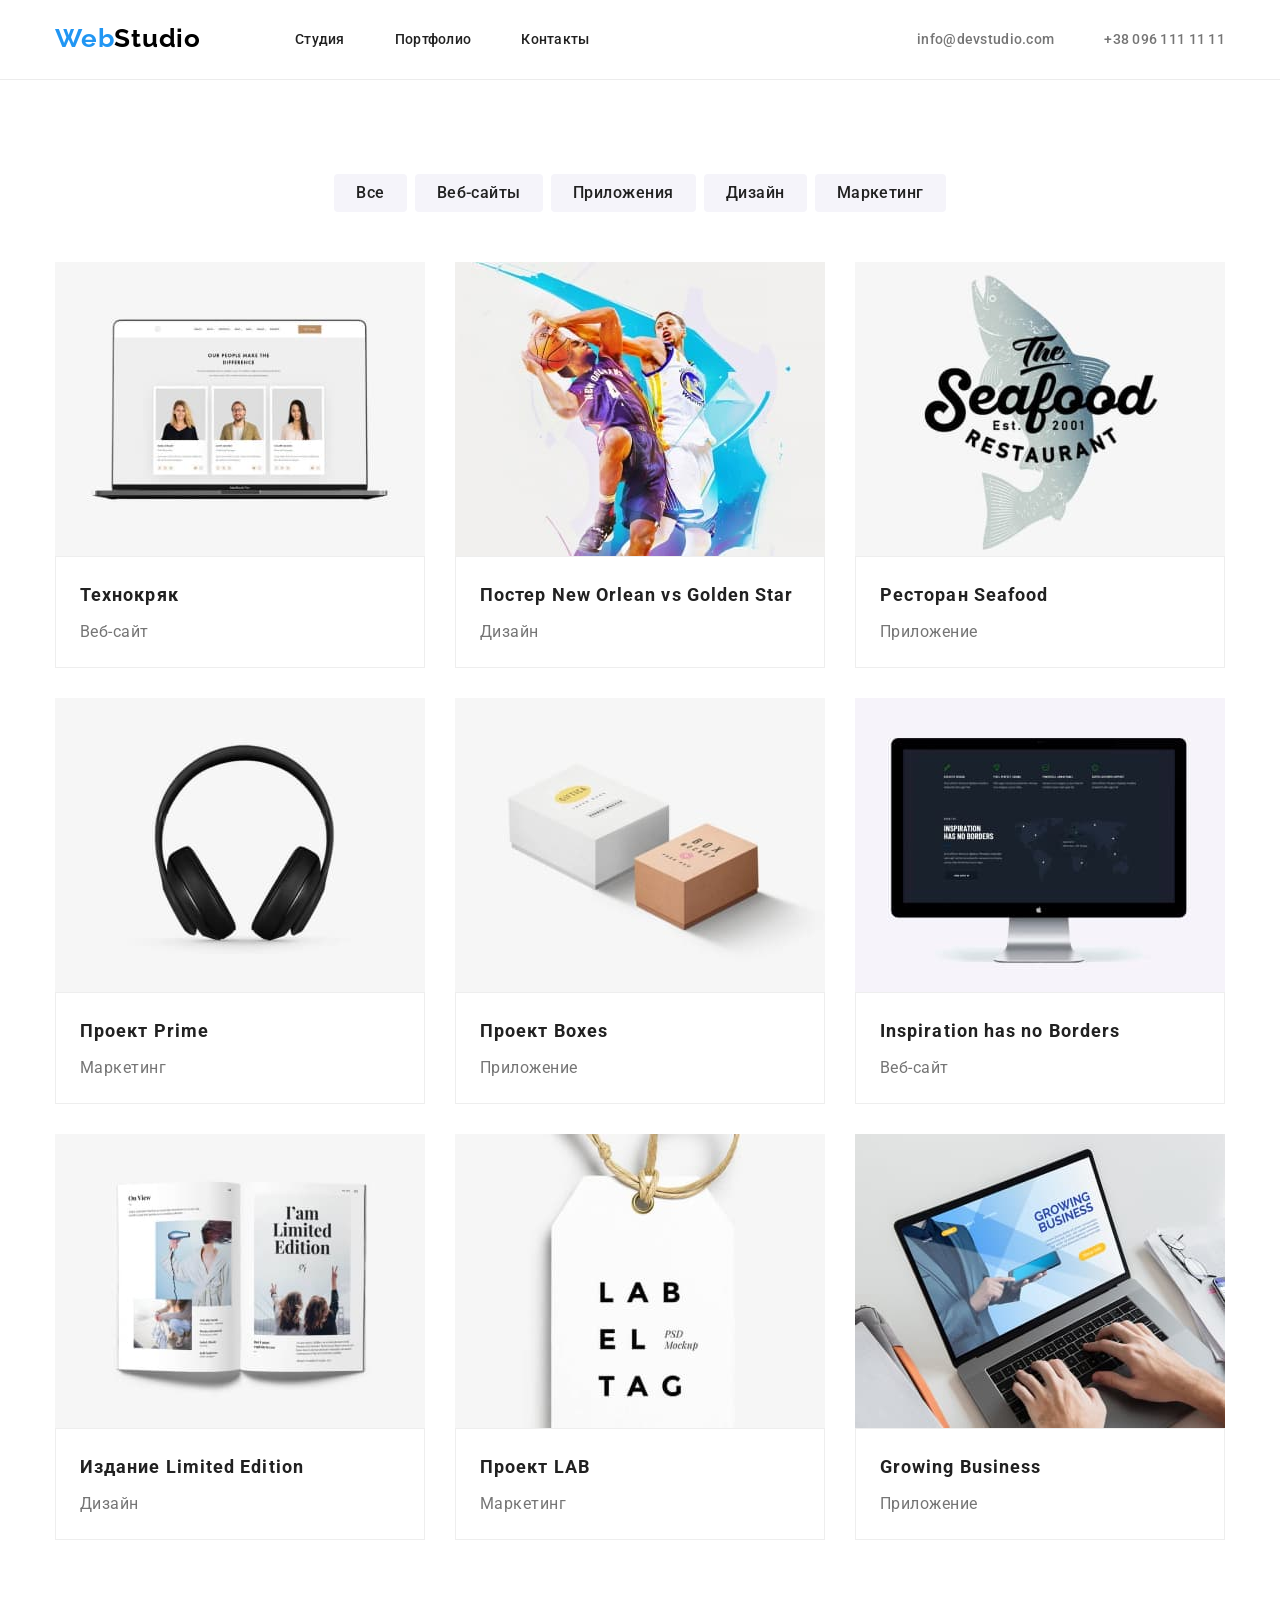
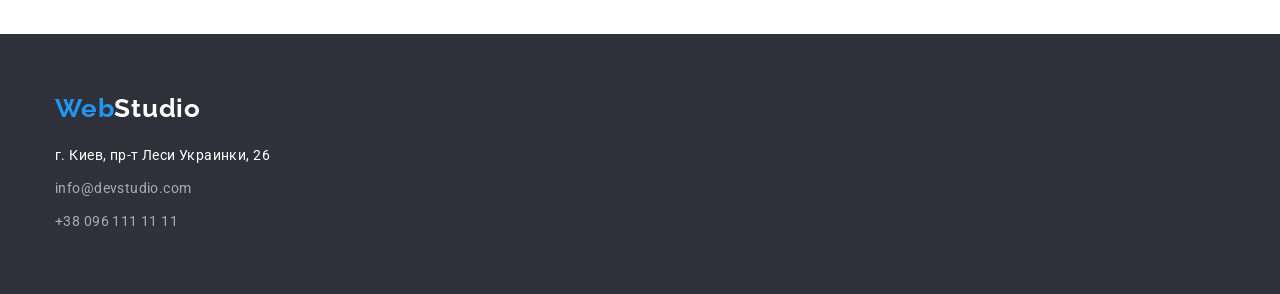
==== portfolio.html @ 052d1164 "Скопійовано дз3" ====
<!DOCTYPE html>
<html lang="ru">
<head>
    <meta charset="UTF-8">
    <meta http-equiv="X-UA-Compatible" content="IE=edge">
    <meta name="viewport" content="width=device-width, initial-scale=1.0">
    <link rel="preconnect" href="https://fonts.googleapis.com">
    <link rel="preconnect" href="https://fonts.gstatic.com" crossorigin>
    <link href="https://fonts.googleapis.com/css2?family=Raleway:wght@700&family=Roboto:wght@400;500;700;900&display=swap" rel="stylesheet">
    <link rel="stylesheet" href="https://cdnjs.cloudflare.com/ajax/libs/modern-normalize/1.1.0/modern-normalize.min.css" integrity="sha512-wpPYUAdjBVSE4KJnH1VR1HeZfpl1ub8YT/NKx4PuQ5NmX2tKuGu6U/JRp5y+Y8XG2tV+wKQpNHVUX03MfMFn9Q==" crossorigin="anonymous" referrerpolicy="no-referrer" />
    <link rel="stylesheet" href="./css/styles.css">
    <title>Portfolio</title>
</head>
<body>
    <header class="header">
        <div class="container">
            <a href="./index.html" class="logo"> <span class="accent">Web</span>Studio</a>
            <!-- Навигация -->
            <nav class="nav">
                <ul class="nav-list list">
                    <li class="nav-item"><a class="nav-link" href="./index.html">Студия</a></li>
                    <li class="nav-item"><a class="nav-link" href="./portfolio.html">Портфолио</a></li>
                    <li class="nav-item"><a class="nav-link" href="">Контакты</a></li>
                </ul>
            </nav>
            <!-- Контакты -->
            <ul class="contacts list">
                <li class="contacts-item"><a class="contacts-link" href="mailto:info@devstudio.com">info@devstudio.com</a></li>
                <li class="contacts-item"><a class="contacts-link" href="tel:+380961111111">+38 096 111 11 11</a></li>
            </ul>
        </div>
    </header>

    <main>
        <section class="portfolio">
            <div class="container">
                            <!-- Скрытый заголовок -->
            <h1 class="visually-hidden">Наше портфолио</h1>
            <ul class="button list">
                <li class="button-item"><button class="btn" type="button">Все</button></li>
                <li class="button-item"><button class="btn" type="button">Веб-сайты</button></li>
                <li class="button-item"><button class="btn" type="button">Приложения</button></li>
                <li class="button-item"><button class="btn" type="button">Дизайн</button></li>
                <li class="button-item"><button class="btn" type="button">Маркетинг</button></li>
            </ul>
            <ul class="portfolio-list list">
                <li class="portfolio-item">
                    <img class="portfolio-image" src="./images/portfolio1.jpg" alt="Веб-сайт" width="370">
                    <div class="portfolio-text">                    
                        <p class="portfolio-top-text">Технокряк</p>
                        <p class="portfolio-bottom-text">Веб-сайт</p>
                    </div>
                </li>
                <li class="portfolio-item">
                    <img class="portfolio-image" src="./images/portfolio2.jpg" alt="Постер" width="370">
                    <div class="portfolio-text">
                        <p class="portfolio-top-text">Постер <span lang="en">New Orlean vs Golden Sta</span>r</p>
                        <p class="portfolio-bottom-text">Дизайн</p>
                    </div>
                </li>
                <li class="portfolio-item">
                    <img class="portfolio-image" src="./images/portfolio3.jpg" alt="Лого ресторана" width="370">
                    <div class="portfolio-text">
                        <p class="portfolio-top-text">Ресторан <span lang="en">Seafood</span></p>
                        <p class="portfolio-bottom-text">Приложение</p>
                    </div>
                </li>
                <li class="portfolio-item">
                    <img class="portfolio-image" src="./images/portfolio4.jpg" alt="Наушники" width="370">
                    <div class="portfolio-text">
                        <p class="portfolio-top-text">Проект <span lang="en">Prime</span></p>
                        <p class="portfolio-bottom-text">Маркетинг</p>
                    </div>
                </li>
                <li class="portfolio-item">
                    <img class="portfolio-image" src="./images/portfolio5.jpg" alt="Коробки" width="370">
                    <div class="portfolio-text">
                        <p class="portfolio-top-text">Проект <span lang="en">Boxes</span></p>
                        <p class="portfolio-bottom-text">Приложение</p>
                    </div>
                </li>
                <li class="portfolio-item">
                    <img class="portfolio-image" src="./images/portfolio6.jpg" alt="Монитор" width="370">
                    <div class="portfolio-text">
                        <p class="portfolio-top-text" lang="en">Inspiration has no Borders</p>
                        <p class="portfolio-bottom-text">Веб-сайт</p>
                    </div>
                </li>
                <li class="portfolio-item">
                    <img class="portfolio-image" src="./images/portfolio7.jpg" alt="Разворот издания" width="370">
                    <div class="portfolio-text">
                        <p class="portfolio-top-text">Издание <span lang="en">Limited Edition</span></p>
                        <p class="portfolio-bottom-text">Дизайн</p>
                    </div>
                </li>
                <li class="portfolio-item">
                    <img class="portfolio-image" src="./images/portfolio8.jpg" alt="Проект ЛАБ" width="370">
                    <div class="portfolio-text">
                        <p class="portfolio-top-text">Проект <span lang="en">LAB</span></p>
                        <p class="portfolio-bottom-text">Маркетинг</p>
                    </div>
                </li>
                <li class="portfolio-item">
                    <img class="portfolio-image" src="./images/portfolio9.jpg" alt="Ноутбук" width="370">
                    <div class="portfolio-text">
                        <p class="portfolio-top-text" span lang="en">Growing Business</p>
                        <p class="portfolio-bottom-text">Приложение</p>
                    </div>
                </li>
            </ul>
            </div>
        </section>
    </main>

    <footer class="footer">
        <div class="container">
            <a class="footer-logo" href="./index.html" ><span class="accent">Web</span>Studio</a>
            <address class="address">г. Киев, пр-т Леси Украинки, 26</address>
            <ul class="footer-contacts list">
                <li class="footer-contacts-item"><a class="footer-contacts-link" href="mailto:info@devstudio.com">info@devstudio.com</a></li>
                <li class="footer-contacts-item"><a class="footer-contacts-link" href="tel:+380961111111">+38 096 111 11 11</a></li>
            </ul>
        </div>
    </footer>
</body>
</html>
---- css/styles.css ----
:root {
    --basic-bgc: #FFFFFF;
    --dark-bgc: #2F303A;
    --second-bgc: #F5F4FA;
    --text-color: #212121;
    --second-text-color: #757575;
    --color-button: #2196F3;
    --color-accent:#2196F3;
}

body {
    font-family: 'Roboto', Tahoma, sans-serif;
    color: var(--text-color);
    background-color: var(--basic-bgc);
}

p, h1, h2, h3, h4, h5,h6 {
    margin: 0;
}

ul, ol {
    padding-left: 0;
    margin: 0;
}

button {
    cursor: pointer;
    border: none; 
    outline: none;
}

img {
    display: block;
}

.visually-hidden {
    position: absolute;
    white-space: nowrap;
    width: 1px;
    height: 1px;
    overflow: hidden;
    border: 0;
    padding: 0;
    clip: rect(0 0 0 0);
    clip-path: inset(50%);
    margin: -1px;
}

.container {
    width: 1200px;
    padding-left: 15px;
    padding-right: 15px;
    margin: 0 auto;
}

/* ------------------------HEADER--------------------------------- */

.header {
    padding-top: 24px;
    padding-bottom: 25px;
    border-bottom: solid 1px #ECECEC ;
}
.header .container {
    display: flex;
    align-items: center;
}

.logo {
    text-decoration: none;
    color: #000000;
    font-family: 'Raleway', Tahoma, sans-serif;
    font-weight: 700;
    font-size: 26px;
    line-height: 1.15;
    letter-spacing: 0.03em;
    margin-right: 94px;
}

.accent {
    color: var(--color-accent);
}

.list  {
    list-style: none;
}

.nav-link:hover, .nav-link:focus, 
.contacts-link:hover, .contacts-link:focus,
.footer-contacts-link:hover, .footer-contacts-link:focus {
    color: var(--color-accent);
}

.nav-link, .contacts-link {
    text-decoration: none;
}

.nav-link {
    color: var(--text-color); 
    font-weight: 500;
    font-size: 14px;
    line-height: 1.14;
    letter-spacing: 0.02em;
}

.nav-list {
    display: flex;
}

.nav-item:not(:last-child) {
    margin-right: 50px;
}

.contacts {
    display: flex;
    margin-right: 0;
    margin-left: auto;
}

.contacts-link {
    color: var(--second-text-color);
    font-weight: 500;
    font-size: 14px;
    line-height: 1.14;
    letter-spacing: 0.02em;
}

.contacts-item:first-child {
    margin-right: 50px;
}

/* ------------------------HERO------------------------------- */

.hero {
    background-color: var(--dark-bgc);
    padding-top: 200px;
    padding-bottom: 200px;
}

.hero-title {
    color: #FFFFFF;
    font-weight: 900;
    font-size: 44px;
    line-height: 1.36;
    text-align: center;
    width: 696px;
    letter-spacing: 0.06em;
    text-transform: uppercase;
    margin-bottom: 30px;
    margin-left: auto;
    margin-right: auto;
}

.hero-button { 
    color: #FFFFFF;
    background-color: var(--color-button);
    font-family: inherit;
    font-style: normal;
    font-weight: 700;
    font-size: 16px;
    line-height: 1.88;
    display: flex;
    align-items: center;
    text-align: center;
    justify-content: center;
    letter-spacing: 0.06em;
    cursor: pointer;
    margin: 0 auto;
    box-shadow: 0px 4px 4px rgba(0, 0, 0, 0.15);
    border-radius: 4px;
    min-width: 200px;
    height: 50px;
} 

/* ------------------------ADVANTAGE------------------------------- */

.advantage {
    padding-top: 94px;
}

.advantage-list {display: flex;}

.advantage-item:not(:last-child) {
    margin-right: 30px;
}

.advantage-item{
    width: 270px;
}

.advantage-heading {
    text-transform: uppercase;
    font-size: 14px;
    line-height: 1.14;
    letter-spacing: 0.03em;
    text-transform: uppercase;
    margin-bottom: 10px;
}

.advantage-text {
    color: var(--second-text-color);
    font-size: 14px;
    line-height: 1.71;
    letter-spacing: 0.03em;
}

/* ------------------------FOTO------------------------------- */

.foto {
    padding-top: 94px;
    padding-bottom: 94px;
}

.foto-title {
    font-size: 36px;
    line-height: 1.17;
    text-align: center;
    letter-spacing: 0.03em;
    margin-bottom: 50px;
}

.foto-list {
    display: flex;
    justify-content: space-between;
}


/* ------------------------TEAM------------------------------- */

.team {
    background-color: var(--second-bgc);
    padding-top: 94px;
    padding-bottom: 94px;
}

.team-list {
    display: flex;
    margin-left: -30px;
    /* justify-content: space-between; */
}

.team-member {
    background-color: var(--basic-bgc);
    flex-basis: calc(100% / 4 - 30px);
    margin-left: 30px;
}

.team-title {
    font-size: 36px;
    line-height: 1.17;
    text-align: center;
    letter-spacing: 0.03em;
    margin-bottom: 50px;
}

.team-info {
    padding-top: 30px;
    padding-bottom: 30px;
}

.team-name {
    font-weight: 500;
    font-size: 16px;
    line-height: 1.19;
    text-align: center;
    letter-spacing: 0.03em;
    margin-bottom: 10px;
}

.team-position {
    color: var(--second-text-color);
    font-size: 16px;
    line-height: 1.19;
    text-align: center;
    letter-spacing: 0.03em;
}

/* ------------------------FOOTER------------------------------- */

.footer-logo {
    text-decoration: none;
    color: #FFFFFF;
    font-family: 'Raleway', Tahoma, sans-serif;
    font-weight: 700;
    font-size: 26px;
    line-height: 1.15;
    letter-spacing: 0.03em;
}

.footer {
    background-color: var(--dark-bgc);
    padding-top: 60px;
    padding-bottom: 60px;
}

.address {
    color: #FFFFFF;
    font-style: normal;
    font-weight: 400;
    font-size: 14px;
    line-height: 1.7;
    letter-spacing: 0.03em;
    margin-top: 20px;
}
    
.footer-contacts-link {
    color: rgba(255, 255, 255, 0.6);
    text-decoration: none;
    font-weight: 400;
    font-size: 14px;
    line-height: 1.71;
    letter-spacing: 0.03em;
}

.footer-contacts-item {
    margin-top: 9px;
}


/* ------------------------PORTFOLIO------------------------------- */


.portfolio {
    padding-top: 94px;
    padding-bottom: 94px;
}

.button-item:not(:last-child) {
    margin-right: 8px;
}

.button {
    display: flex;
    justify-content: center;
    margin-bottom: 50px;
}

.btn {
    color: var(--text-color);
    background-color: var(--second-bgc);
    font-family: inherit;
    font-style: normal;
    font-weight: 500;
    font-size: 16px;
    line-height: 1.62;
    text-align: center;
    letter-spacing: 0.03em;
    cursor: pointer;
    border-radius: 4px;
    padding: 6px 22px;
}

.btn:hover, .btn:focus {
    color: #FFFFFF;
    background-color: var(--color-button);
}

.portfolio-list{
    display: flex;
    flex-wrap: wrap;
    margin-left: -30px;
    margin-bottom: -30px;
}

.portfolio-item {
    flex-basis: calc(100% / n -30px);
    margin-left: 30px;
    margin-bottom: 30px;
}

.portfolio-text{
    border: 1px solid #EEEEEE;
    padding: 20px 24px;
}

.portfolio-top-text {
    font-weight: 700;
    font-size: 18px;
    line-height: 2;
    letter-spacing: 0.06em;
    margin-bottom: 4px;
}

.portfolio-bottom-text {
    color: var(--second-text-color);
    font-size: 16px;
    line-height: 1.88;
    letter-spacing: 0.03em;
}
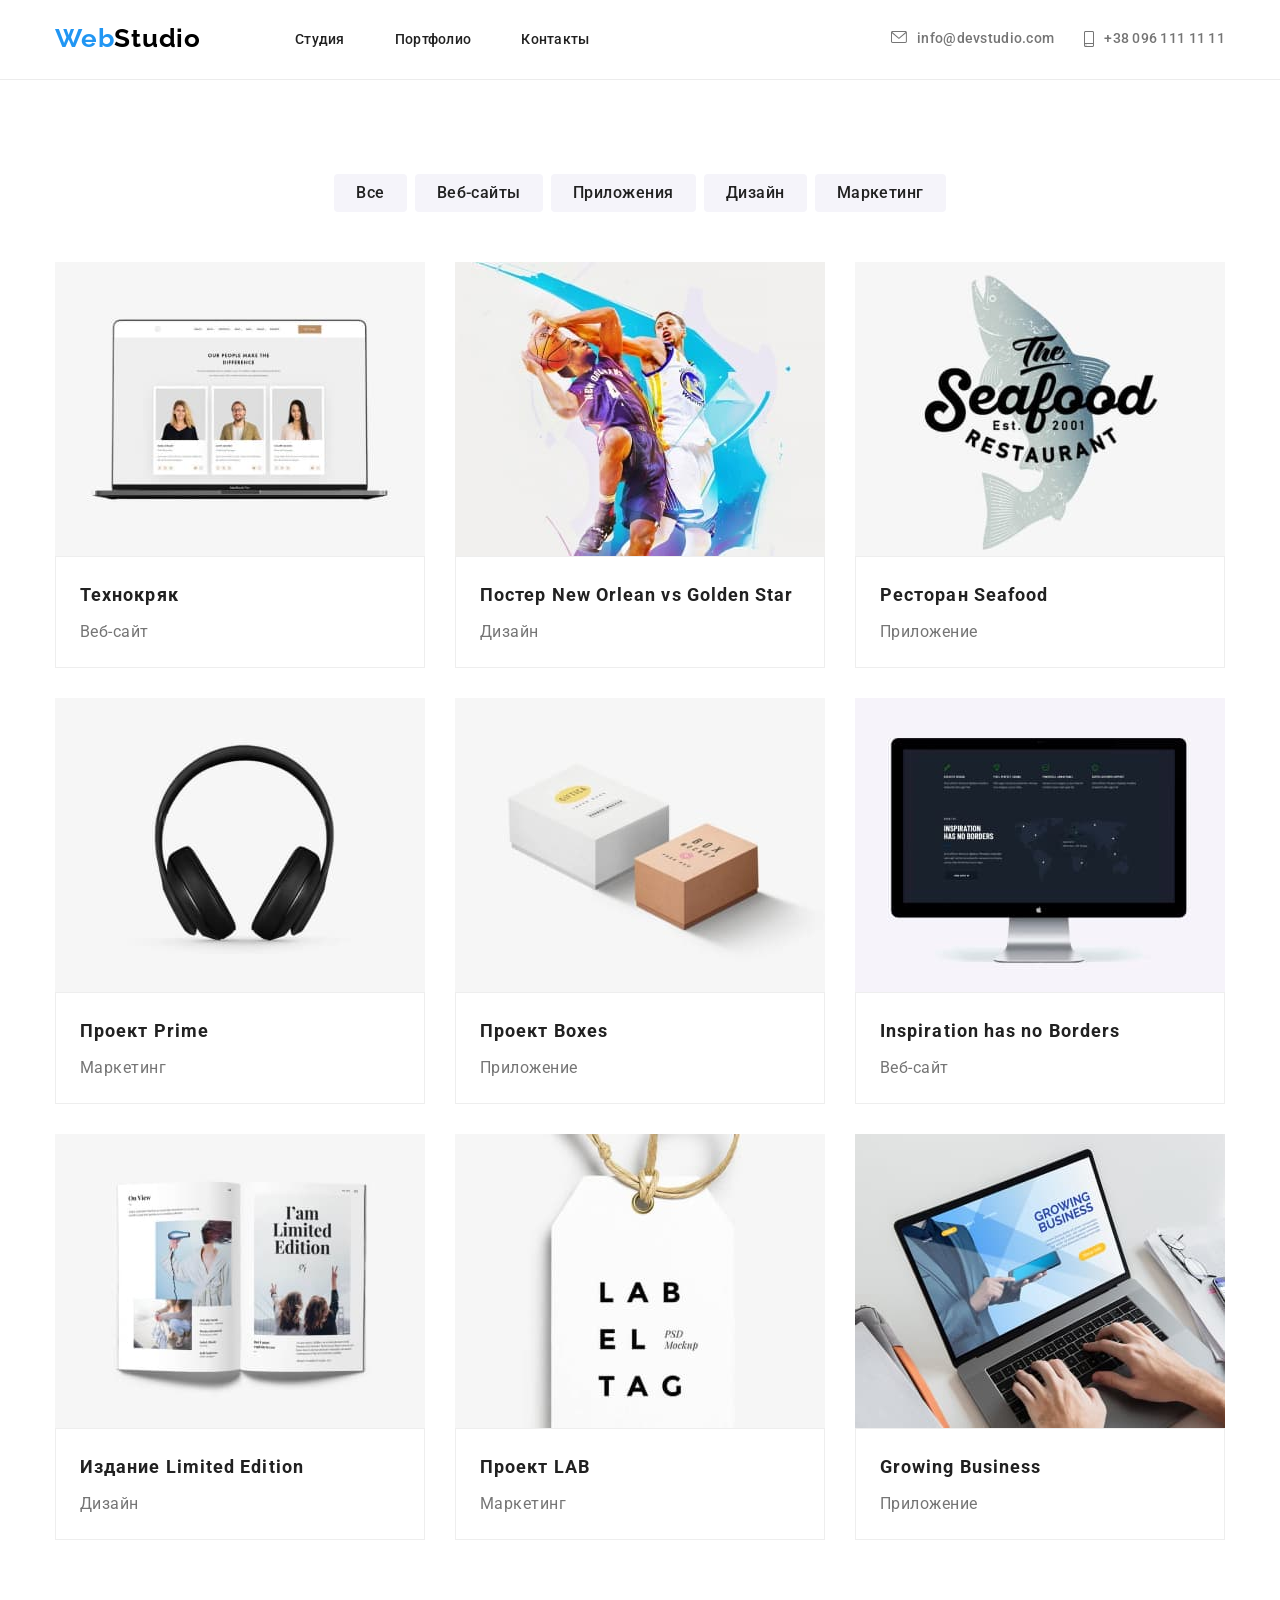
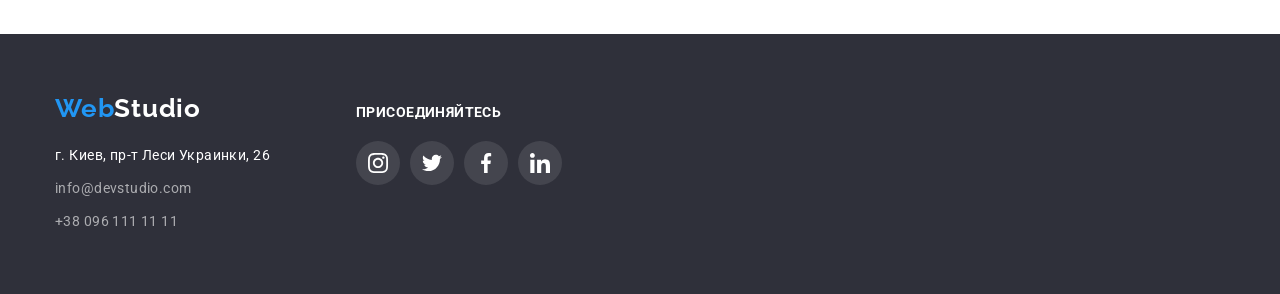
==== commit f4f39c65: "Тень на кнопках в портфолио" ====
--- a/portfolio.html
+++ b/portfolio.html
@@ -25,11 +25,20 @@
             </nav>
             <!-- Контакты -->
             <ul class="contacts list">
-                <li class="contacts-item"><a class="contacts-link" href="mailto:info@devstudio.com">info@devstudio.com</a></li>
-                <li class="contacts-item"><a class="contacts-link" href="tel:+380961111111">+38 096 111 11 11</a></li>
+                <li class="contacts-item link"><a class="contacts-email" href="mailto:info@devstudio.com">
+                    <svg class="contacts-icon-email" widht="16" height="12">
+                        <use href="./images/symbol-defs.svg#icon-email"></use>
+                    </svg>
+                    info@devstudio.com</a></li>
+                <li class="contacts-item link"><a class="contacts-tel" href="tel:+380961111111">
+                    <svg class="contacts-icon-tel" widht="10" height="16">
+                        <use href="./images/symbol-defs.svg#icon-smartphone"></use>
+                    </svg>
+                    +38 096 111 11 11</a></li>
             </ul>
         </div>
     </header>
+
 
     <main>
         <section class="portfolio">
@@ -113,13 +122,40 @@
     </main>
 
     <footer class="footer">
-        <div class="container">
-            <a class="footer-logo" href="./index.html" ><span class="accent">Web</span>Studio</a>
-            <address class="address">г. Киев, пр-т Леси Украинки, 26</address>
-            <ul class="footer-contacts list">
-                <li class="footer-contacts-item"><a class="footer-contacts-link" href="mailto:info@devstudio.com">info@devstudio.com</a></li>
-                <li class="footer-contacts-item"><a class="footer-contacts-link" href="tel:+380961111111">+38 096 111 11 11</a></li>
-            </ul>
+        <div class="container ">
+            <div class="footer-info">
+                <a class="footer-logo" href="./index.html" ><span class="accent">Web</span>Studio</a>
+                <address class="address">г. Киев, пр-т Леси Украинки, 26</address>
+                <ul class="footer-contacts list">
+                    <li class="footer-contacts-item"><a class="footer-contacts-link" href="mailto:info@devstudio.com">info@devstudio.com</a></li>
+                    <li class="footer-contacts-item"><a class="footer-contacts-link" href="tel:+380961111111">+38 096 111 11 11</a></li>
+                </ul>
+            </div>
+            <div class="footer-soc">        
+                <p class="footer-text">присоединяйтесь</p>
+                <ul class="footer-soc-list list">
+                    <li class="footer-soc-item"><a class="footer-soc-link" href="">
+                        <svg class="footer-soc-logo" widht="20" height="20">
+                            <use href="./images/symbol-defs.svg#icon-instagram"></use>
+                        </svg>
+                    </a></li>
+                    <li class="footer-soc-item"><a class="footer-soc-link" href="">
+                        <svg class="footer-soc-logo" widht="20" height="20">
+                            <use href="./images/symbol-defs.svg#icon-twitter"></use>
+                        </svg>
+                    </a></li>
+                    <li class="footer-soc-item"><a class="footer-soc-link" href="">
+                        <svg class="footer-soc-logo" widht="20" height="20">
+                            <use href="./images/symbol-defs.svg#icon-facebook"></use>
+                        </svg>
+                    </a></li>
+                    <li class="footer-soc-item"><a class="footer-soc-link" href="">
+                        <svg class="footer-soc-logo" widht="20" height="20">
+                            <use href="./images/symbol-defs.svg#icon-linkedin"></use>
+                        </svg>
+                    </a></li>
+                </ul>
+            </div>
         </div>
     </footer>
 </body>
--- a/css/styles.css
+++ b/css/styles.css
@@ -90,7 +90,7 @@
     color: var(--color-accent);
 }
 
-.nav-link, .contacts-link {
+.nav-link {
     text-decoration: none;
 }
 
@@ -110,23 +110,58 @@
     margin-right: 50px;
 }
 
+
+
 .contacts {
     display: flex;
+    align-items: center;
     margin-right: 0;
     margin-left: auto;
 }
 
-.contacts-link {
+.contacts-item:first-child{
+    margin-right: 30px;
+}
+
+.contacts-email, .contacts-tel {
+    text-decoration: none;
     color: var(--second-text-color);
     font-weight: 500;
     font-size: 14px;
     line-height: 1.14;
     letter-spacing: 0.02em;
-}
-
-.contacts-item:first-child {
-    margin-right: 50px;
-}
+    display: flex;
+    fill: var(--second-text-color);
+}
+
+.contacts-icon-email {
+    width: 16px;
+    height: 12px;
+    margin-right: 10px;
+}
+
+.contacts-icon-tel {
+    width: 10px;
+    height: 16px;
+    margin-right: 10px;
+}
+
+.contacts-email:hover {
+    color: var(--color-accent);
+}
+
+.contacts-email:hover .contacts-icon-email{
+    fill: var(--color-accent)
+}
+
+.contacts-tel:hover {
+    color: var(--color-accent);
+}
+
+.contacts-tel:hover .contacts-icon-tel{
+    fill: var(--color-accent)
+}
+
 
 /* ------------------------HERO------------------------------- */
 
@@ -134,7 +169,17 @@
     background-color: var(--dark-bgc);
     padding-top: 200px;
     padding-bottom: 200px;
-}
+    background-image: 
+    linear-gradient(rgba(47, 48, 58, 0.4), rgba(47, 48, 58, 0.4)), 
+    url(../images/hero_bgimg.jpg);
+    display: flex;
+    background-repeat: no-repeat;
+    background-size: cover;
+    max-width: 1600px;
+    background-position: center;
+    margin: auto;
+}
+
 
 .hero-title {
     color: #FFFFFF;
@@ -187,6 +232,32 @@
     width: 270px;
 }
 
+.advantage-item::before {
+    display: block;
+    content: "";
+    height: 120px;
+    background-color: var(--second-bgc);
+    background-repeat: no-repeat;
+    background-position: center;
+
+}
+
+.icon-antenna::before{
+    background-image: url('../images/icon1_antenna.svg');
+}
+
+.icon-clock::before{
+    background-image: url('../images/icon2_clock.svg');
+}
+
+.icon-diagram::before{
+    background-image: url('../images/icon3_diagram.svg');
+}
+
+.icon-astronaut::before{
+    background-image: url('../images/icon4_astronaut.svg');
+}
+
 .advantage-heading {
     text-transform: uppercase;
     font-size: 14px;
@@ -194,6 +265,7 @@
     letter-spacing: 0.03em;
     text-transform: uppercase;
     margin-bottom: 10px;
+    margin-top: 30px;
 }
 
 .advantage-text {
@@ -242,6 +314,11 @@
     background-color: var(--basic-bgc);
     flex-basis: calc(100% / 4 - 30px);
     margin-left: 30px;
+    box-shadow: 0px 1px 3px rgba(0, 0, 0, 0.12), 
+    0px 1px 1px rgba(0, 0, 0, 0.14), 
+    0px 2px 1px rgba(0, 0, 0, 0.2);
+    border-radius: 0px 0px 4px 4px;
+
 }
 
 .team-title {
@@ -267,11 +344,83 @@
 }
 
 .team-position {
-    color: var(--second-text-color);
     font-size: 16px;
     line-height: 1.19;
     text-align: center;
     letter-spacing: 0.03em;
+}
+.team-soc-list {
+    display: flex;
+    justify-content: center;
+    margin-bottom: 30px;
+}
+
+.team-soc-item:not(:last-child) {
+    margin-right: 10px;
+}
+
+.team-soc-link{
+    width: 44px;
+    height: 44px;
+    background-color: var(--basic-bgc);
+    border-radius: 50%;
+    display: flex;
+    justify-content: center;
+    align-items: center;
+    fill: #AFB1B8;
+}
+
+.team-soc-link:hover, .team-soc-link:focus {
+    background-color: var(--color-accent);
+    fill: var(--basic-bgc)
+}
+
+
+/* --------------------------CLIENTS------------------------- */
+
+.clients{
+    padding-top: 94px;
+    padding-bottom: 94px;
+}
+
+.clients-title{
+    color: var(--text-color);
+    font-size: 36px;
+    line-height: 1.17;
+    text-align: center;
+    letter-spacing: 0.03em;
+    margin-bottom: 50px;
+}
+
+.clients-list{
+    display: flex;
+    justify-content: center;
+}
+
+.clients-link{
+    width: 170px;
+    height: 92px;
+    border: 1px solid #AFB1B8;
+    box-sizing: border-box;
+    border-radius: 4px;
+    display: flex;
+    justify-content: center;
+    align-content: center;
+    align-items: center;
+    fill: #AFB1B8;
+}
+
+.clients-item:not(:last-child) {
+    margin-right: 30px;
+}
+
+.client-logo {
+    fill: #AFB1B8;
+}
+
+.clients-link:hover, .clients-link:focus{
+    fill: var(--color-accent);
+    border: 1px solid var(--color-accent);
 }
 
 /* ------------------------FOOTER------------------------------- */
@@ -286,11 +435,22 @@
     letter-spacing: 0.03em;
 }
 
+.footer>.container {
+    display: flex;
+    align-items: baseline;
+}
+
 .footer {
     background-color: var(--dark-bgc);
     padding-top: 60px;
     padding-bottom: 60px;
 }
+
+.footer-info{
+    margin-right: 70px;
+    min-width: 231px;
+}
+
 
 .address {
     color: #FFFFFF;
@@ -313,6 +473,42 @@
 
 .footer-contacts-item {
     margin-top: 9px;
+}
+
+.footer-text{
+    color: #FFFFFF;
+    font-weight: 700;
+    font-size: 14px;
+    line-height: 1.14;
+    letter-spacing: 0.03em;
+    text-transform: uppercase;
+    margin-bottom: 20px;
+}
+
+.footer-soc-list {
+    display: flex;
+    justify-content: center;
+    margin-bottom: 20px;
+}
+
+.footer-soc-item:not(:last-child) {
+    margin-right: 10px;
+}
+
+.footer-soc-link{
+    width: 44px;
+    height: 44px;
+    background: rgba(255, 255, 255, 0.1);
+    border-radius: 50%;
+    display: flex;
+    justify-content: center;
+    align-items: center;
+    fill: #ffffff;
+}
+
+.footer-soc-link:hover, .footer-soc-link:focus {
+    background-color: var(--color-accent);
+    fill: #FFFFFF;
 }
 
 
@@ -352,6 +548,9 @@
 .btn:hover, .btn:focus {
     color: #FFFFFF;
     background-color: var(--color-button);
+    box-shadow: 0px 3px 1px rgba(0, 0, 0, 0.1), 
+    0px 1px 2px rgba(0, 0, 0, 0.08), 
+    0px 2px 2px rgba(0, 0, 0, 0.12);
 }
 
 .portfolio-list{
@@ -365,6 +564,13 @@
     flex-basis: calc(100% / n -30px);
     margin-left: 30px;
     margin-bottom: 30px;
+}
+
+.portfolio-item:hover, .portfolio-item:focus{
+    box-shadow: 0px 1px 1px rgba(0, 0, 0, 0.12), 
+    0px 4px 4px rgba(0, 0, 0, 0.06), 
+    1px 4px 6px rgba(0, 0, 0, 0.16);
+    cursor: pointer;
 }
 
 .portfolio-text{
